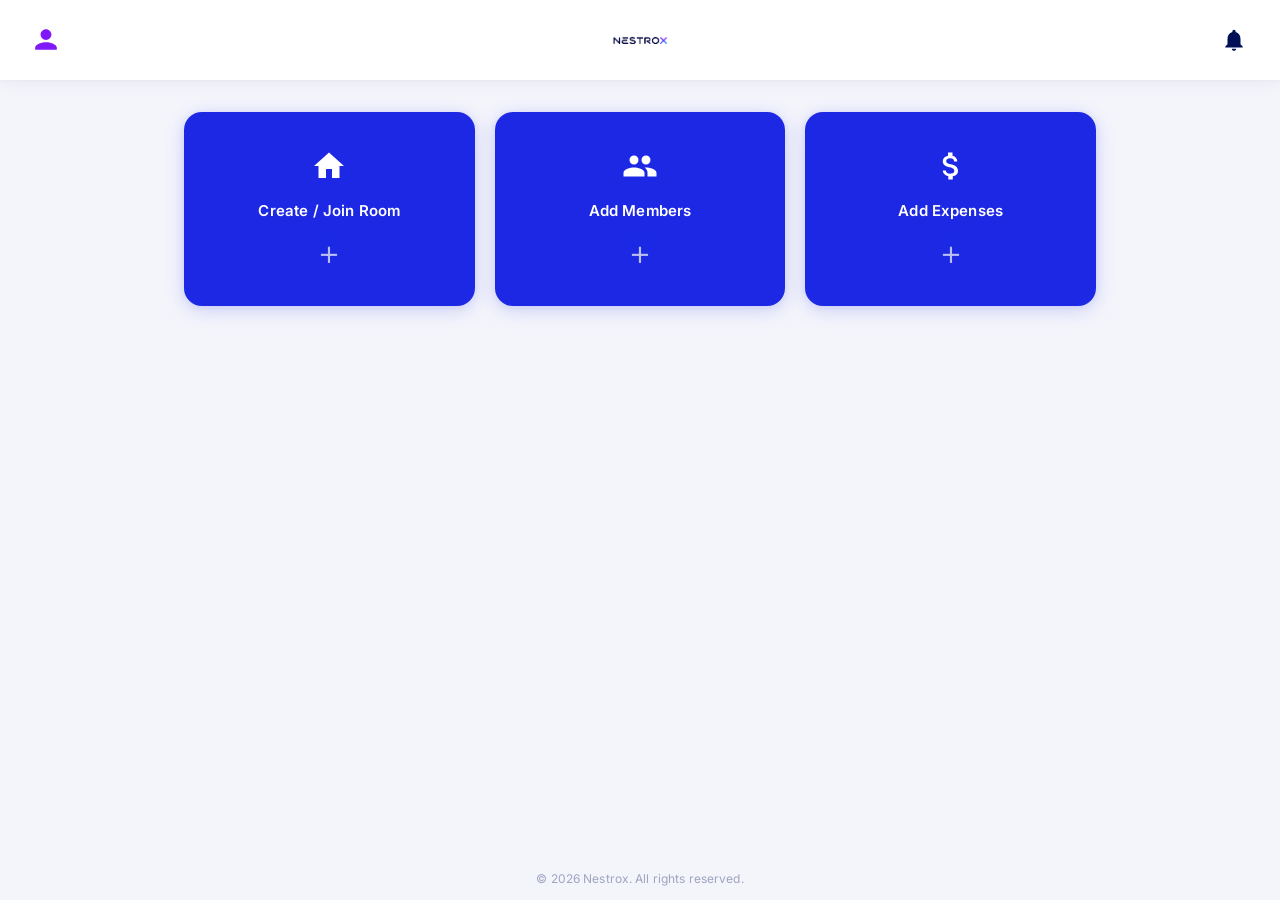
==== Nestrox Frontend/dashboard.html @ 974a414d "initial comit" ====
<!DOCTYPE html>
<html lang="en">
<head>
  <meta charset="UTF-8">
  <meta name="viewport" content="width=device-width, initial-scale=1.0">
  <meta name="description" content="Nestrox — Home Dashboard. Manage your rooms, members, and expenses.">
  <title>Nestrox — Dashboard</title>
  <link rel="icon" href="../Nestrox Logo & Brand/Nestrox_Logo_No_Bg.png" type="image/png">
  <link rel="stylesheet" href="dashboard.css">
  <link rel="preconnect" href="https://fonts.googleapis.com">
  <link rel="preconnect" href="https://fonts.gstatic.com" crossorigin>
  <link href="https://fonts.googleapis.com/css2?family=Inter:wght@400;500;600;700&display=swap" rel="stylesheet">
</head>
<body>

  <!-- ===== Overlay for sidebars ===== -->
  <div class="overlay" id="overlay"></div>

  <!-- ===== Top Navigation Bar ===== -->
  <nav class="topnav" id="topnav">
    <!-- Left: Profile Icon -->
    <button class="nav-btn nav-btn--profile" id="btn-profile" aria-label="Open profile sidebar">
      <svg viewBox="0 0 24 24"><path d="M12 12c2.7 0 5-2.3 5-5s-2.3-5-5-5-5 2.3-5 5 2.3 5 5 5zm0 2c-3.3 0-10 1.7-10 5v2h20v-2c0-3.3-6.7-5-10-5z"/></svg>
    </button>

    <!-- Center: Brand Image -->
    <div class="nav-brand">
      <img src="../Nestrox Logo & Brand/Nestrox_Brand_No_Bg.png" alt="Nestrox" class="nav-brand-img">
    </div>

    <!-- Right: Notification Bell -->
    <button class="nav-btn nav-btn--bell" id="btn-bell" aria-label="Open notifications">
      <svg viewBox="0 0 24 24"><path d="M12 22c1.1 0 2-.9 2-2h-4c0 1.1.9 2 2 2zm6-6v-5c0-3.1-1.6-5.6-4.5-6.3V4c0-.8-.7-1.5-1.5-1.5S10.5 3.2 10.5 4v.7C7.6 5.4 6 7.9 6 11v5l-2 2v1h16v-1l-2-2z"/></svg>
    </button>
  </nav>

  <!-- ===== Left Sidebar ===== -->
  <aside class="sidebar sidebar--left" id="sidebar-left">
    <div class="sidebar__header">
      <div class="sidebar__avatar">
        <svg viewBox="0 0 24 24"><path d="M12 12c2.7 0 5-2.3 5-5s-2.3-5-5-5-5 2.3-5 5 2.3 5 5 5zm0 2c-3.3 0-10 1.7-10 5v2h20v-2c0-3.3-6.7-5-10-5z"/></svg>
      </div>
      <p class="sidebar__greeting">Welcome!</p>
    </div>
    <nav class="sidebar__menu">
      <button class="sidebar__item" id="menu-profile">
        <svg viewBox="0 0 24 24"><path d="M12 12c2.7 0 5-2.3 5-5s-2.3-5-5-5-5 2.3-5 5 2.3 5 5 5zm0 2c-3.3 0-10 1.7-10 5v2h20v-2c0-3.3-6.7-5-10-5z"/></svg>
        <span>Profile</span>
      </button>
      <button class="sidebar__item" id="menu-room-settings">
        <svg viewBox="0 0 24 24"><path d="M19.14 12.94a7.07 7.07 0 0 0 .06-.94 7.07 7.07 0 0 0-.06-.94l2.03-1.58a.49.49 0 0 0 .12-.61l-1.92-3.32a.49.49 0 0 0-.59-.22l-2.39.96a7.04 7.04 0 0 0-1.62-.94l-.36-2.54a.48.48 0 0 0-.48-.41h-3.84a.48.48 0 0 0-.48.41l-.36 2.54a7.04 7.04 0 0 0-1.62.94l-2.39-.96a.49.49 0 0 0-.59.22L2.74 8.87a.48.48 0 0 0 .12.61l2.03 1.58a7.07 7.07 0 0 0-.06.94c0 .32.02.64.06.94l-2.03 1.58a.49.49 0 0 0-.12.61l1.92 3.32c.12.22.37.29.59.22l2.39-.96c.5.38 1.04.7 1.62.94l.36 2.54c.05.24.26.41.48.41h3.84c.24 0 .44-.17.48-.41l.36-2.54a7.04 7.04 0 0 0 1.62-.94l2.39.96c.22.08.47 0 .59-.22l1.92-3.32a.49.49 0 0 0-.12-.61l-2.03-1.58zM12 15.6A3.6 3.6 0 1 1 12 8.4a3.6 3.6 0 0 1 0 7.2z"/></svg>
        <span>Room Settings</span>
      </button>
      <button class="sidebar__item" id="menu-settlements">
        <svg viewBox="0 0 24 24"><path d="M11.8 10.9c-2.27-.59-3-1.2-3-2.15 0-1.09 1.01-1.85 2.7-1.85 1.78 0 2.44.85 2.5 2.1h2.21c-.07-1.72-1.12-3.3-3.21-3.81V3h-3v2.16c-1.94.42-3.5 1.68-3.5 3.61 0 2.31 1.91 3.46 4.7 4.13 2.5.6 3 1.48 3 2.41 0 .69-.49 1.79-2.7 1.79-2.06 0-2.87-.92-2.98-2.1H6.5c.12 2.19 1.76 3.42 3.68 3.83V21h3v-2.15c1.95-.37 3.5-1.5 3.5-3.55 0-2.84-2.43-3.81-4.88-4.4z"/></svg>
        <span>Settlements</span>
      </button>
      <button class="sidebar__item" id="menu-app-settings">
        <svg viewBox="0 0 24 24"><path d="M12 2C6.48 2 2 6.48 2 12s4.48 10 10 10 10-4.48 10-10S17.52 2 12 2zm-2 15-5-5 1.41-1.41L10 14.17l7.59-7.59L19 8l-9 9z"/></svg>
        <span>App Settings</span>
      </button>
      <button class="sidebar__item" id="menu-help">
        <svg viewBox="0 0 24 24"><path d="M12 2C6.48 2 2 6.48 2 12s4.48 10 10 10 10-4.48 10-10S17.52 2 12 2zm1 17h-2v-2h2v2zm2.07-7.75-.9.92C13.45 12.9 13 13.5 13 15h-2v-.5c0-1.1.45-2.1 1.17-2.83l1.24-1.26c.37-.36.59-.86.59-1.41 0-1.1-.9-2-2-2s-2 .9-2 2H8c0-2.21 1.79-4 4-4s4 1.79 4 4c0 .88-.36 1.68-.93 2.25z"/></svg>
        <span>Help & Support</span>
      </button>
      <div class="sidebar__divider"></div>
      <button class="sidebar__item sidebar__item--logout" id="menu-logout">
        <svg viewBox="0 0 24 24"><path d="M17 7l-1.41 1.41L18.17 11H8v2h10.17l-2.58 2.58L17 17l5-5zM4 5h8V3H4c-1.1 0-2 .9-2 2v14c0 1.1.9 2 2 2h8v-2H4V5z"/></svg>
        <span>Logout</span>
      </button>
    </nav>
  </aside>

  <!-- ===== Right Notification Panel ===== -->
  <aside class="sidebar sidebar--right" id="sidebar-right">
    <div class="sidebar__header sidebar__header--notif">
      <svg viewBox="0 0 24 24"><path d="M12 22c1.1 0 2-.9 2-2h-4c0 1.1.9 2 2 2zm6-6v-5c0-3.1-1.6-5.6-4.5-6.3V4c0-.8-.7-1.5-1.5-1.5S10.5 3.2 10.5 4v.7C7.6 5.4 6 7.9 6 11v5l-2 2v1h16v-1l-2-2z"/></svg>
      <p>Notifications</p>
    </div>
    <div class="notif-empty">
      <svg class="notif-empty__icon" viewBox="0 0 24 24"><path d="M12 22c1.1 0 2-.9 2-2h-4c0 1.1.9 2 2 2zm6-6v-5c0-3.1-1.6-5.6-4.5-6.3V4c0-.8-.7-1.5-1.5-1.5S10.5 3.2 10.5 4v.7C7.6 5.4 6 7.9 6 11v5l-2 2v1h16v-1l-2-2z"/></svg>
      <p class="notif-empty__text">No new notifications</p>
    </div>
  </aside>

  <!-- ===== Main Content ===== -->
  <main class="dashboard" id="dashboard">
    <section class="cards">
      <button class="card" id="card-room">
        <div class="card__icon">
          <svg viewBox="0 0 24 24"><path d="M10 20v-6h4v6h5v-8h3L12 3 2 12h3v8z"/></svg>
        </div>
        <h2 class="card__title">Create / Join Room</h2>
        <span class="card__plus">+</span>
      </button>

      <button class="card" id="card-members">
        <div class="card__icon">
          <svg viewBox="0 0 24 24"><path d="M16 11c1.66 0 2.99-1.34 2.99-3S17.66 5 16 5c-1.66 0-3 1.34-3 3s1.34 3 3 3zm-8 0c1.66 0 2.99-1.34 2.99-3S9.66 5 8 5C6.34 5 5 6.34 5 8s1.34 3 3 3zm0 2c-2.33 0-7 1.17-7 3.5V19h14v-2.5c0-2.33-4.67-3.5-7-3.5zm8 0c-.29 0-.62.02-.97.05 1.16.84 1.97 1.97 1.97 3.45V19h6v-2.5c0-2.33-4.67-3.5-7-3.5z"/></svg>
        </div>
        <h2 class="card__title">Add Members</h2>
        <span class="card__plus">+</span>
      </button>

      <button class="card" id="card-expenses">
        <div class="card__icon">
          <svg viewBox="0 0 24 24"><path d="M11.8 10.9c-2.27-.59-3-1.2-3-2.15 0-1.09 1.01-1.85 2.7-1.85 1.78 0 2.44.85 2.5 2.1h2.21c-.07-1.72-1.12-3.3-3.21-3.81V3h-3v2.16c-1.94.42-3.5 1.68-3.5 3.61 0 2.31 1.91 3.46 4.7 4.13 2.5.6 3 1.48 3 2.41 0 .69-.49 1.79-2.7 1.79-2.06 0-2.87-.92-2.98-2.1H6.5c.12 2.19 1.76 3.42 3.68 3.83V21h3v-2.15c1.95-.37 3.5-1.5 3.5-3.55 0-2.84-2.43-3.81-4.88-4.4z"/></svg>
        </div>
        <h2 class="card__title">Add Expenses</h2>
        <span class="card__plus">+</span>
      </button>
    </section>
  </main>

  <!-- ===== Footer ===== -->
  <footer class="dash-footer">
    <p>&copy; 2026 Nestrox. All rights reserved.</p>
  </footer>

  <script src="dashboard.js"></script>
</body>
</html>
---- Nestrox Frontend/dashboard.css ----
/* ============================================================
   Nestrox — Dashboard Styles
   Color Palette: white (#FFFFFF), #1c28e4, #010f55, #8118fa
   ============================================================ */

/* ---------- Reset & Base ---------- */
*, *::before, *::after {
  margin: 0;
  padding: 0;
  box-sizing: border-box;
}

:root {
  --white: #ffffff;
  --blue: #1c28e4;
  --navy: #010f55;
  --purple: #8118fa;
  --bg: #f4f5fb;
  --font: 'Inter', system-ui, -apple-system, sans-serif;
  --nav-h: 80px;
  --sidebar-w: 280px;
  --transition: 0.35s cubic-bezier(0.4, 0, 0.2, 1);
}

html {
  font-size: 16px;
  -webkit-font-smoothing: antialiased;
}

body {
  font-family: var(--font);
  background: var(--bg);
  color: var(--navy);
  min-height: 100vh;
  overflow-x: hidden;
}

/* ============================================================
   Top Navigation Bar
   ============================================================ */
.topnav {
  position: fixed;
  top: 0;
  left: 0;
  width: 100%;
  height: var(--nav-h);
  background: var(--white);
  display: flex;
  align-items: center;
  justify-content: space-between;
  padding: 0 24px;
  box-shadow: 0 2px 16px rgba(1, 15, 85, 0.06), 0 1px 4px rgba(1, 15, 85, 0.03);
  z-index: 500;
}

/* Nav Buttons */
.nav-btn {
  display: flex;
  align-items: center;
  justify-content: center;
  width: 44px;
  height: 44px;
  border: none;
  border-radius: 12px;
  background: transparent;
  cursor: pointer;
  transition: background var(--transition);
  flex-shrink: 0;
}

.nav-btn svg {
  width: 26px;
  height: 26px;
  transition: transform 0.2s ease;
}

.nav-btn:hover svg {
  transform: scale(1.1);
}

.nav-btn--profile svg {
  fill: var(--purple);
}

.nav-btn--profile:hover {
  background: rgba(129, 24, 250, 0.08);
}

.nav-btn--bell svg {
  fill: var(--navy);
}

.nav-btn--bell:hover {
  background: rgba(1, 15, 85, 0.06);
}

/* Brand Image */
.nav-brand {
  flex: 1;
  display: flex;
  align-items: center;
  justify-content: center;
  padding: 0 16px;
  min-width: 0;
}

.nav-brand-img {
  height: 56px;
  object-fit: contain;
  user-select: none;
  pointer-events: none;
}

/* ============================================================
   Overlay
   ============================================================ */
.overlay {
  position: fixed;
  inset: 0;
  background: rgba(1, 15, 85, 0.25);
  z-index: 600;
  opacity: 0;
  visibility: hidden;
  transition: opacity var(--transition), visibility var(--transition);
  backdrop-filter: blur(2px);
  -webkit-backdrop-filter: blur(2px);
}

.overlay.active {
  opacity: 1;
  visibility: visible;
}

/* ============================================================
   Sidebars (shared)
   ============================================================ */
.sidebar {
  position: fixed;
  top: 0;
  height: 100vh;
  width: var(--sidebar-w);
  z-index: 700;
  display: flex;
  flex-direction: column;
  transition: transform var(--transition);
  overflow-y: auto;
  scrollbar-width: thin;
}

/* ---------- Left Sidebar ---------- */
.sidebar--left {
  left: 0;
  transform: translateX(-100%);
  background: var(--purple);
}

.sidebar--left.open {
  transform: translateX(0);
}

/* ---------- Right Sidebar ---------- */
.sidebar--right {
  right: 0;
  transform: translateX(100%);
  background: var(--navy);
}

.sidebar--right.open {
  transform: translateX(0);
}

/* Sidebar Header */
.sidebar__header {
  display: flex;
  flex-direction: column;
  align-items: center;
  gap: 12px;
  padding: 40px 24px 28px;
  border-bottom: 1px solid rgba(255, 255, 255, 0.12);
}

.sidebar__header svg {
  width: 48px;
  height: 48px;
  fill: var(--white);
  opacity: 0.85;
}

.sidebar__avatar {
  width: 72px;
  height: 72px;
  border-radius: 50%;
  background: rgba(255, 255, 255, 0.15);
  display: flex;
  align-items: center;
  justify-content: center;
}

.sidebar__avatar svg {
  width: 38px;
  height: 38px;
  fill: var(--white);
  opacity: 1;
}

.sidebar__greeting {
  font-size: 1.125rem;
  font-weight: 600;
  color: var(--white);
  letter-spacing: 0.01em;
}

/* Notification header variant */
.sidebar__header--notif {
  flex-direction: row;
  gap: 10px;
  padding: 32px 24px 24px;
}

.sidebar__header--notif svg {
  width: 24px;
  height: 24px;
  opacity: 1;
}

.sidebar__header--notif p {
  font-size: 1rem;
  font-weight: 700;
  color: var(--white);
  letter-spacing: 0.02em;
}

/* Sidebar Menu */
.sidebar__menu {
  display: flex;
  flex-direction: column;
  padding: 16px 14px;
  gap: 4px;
  flex: 1;
}

.sidebar__item {
  display: flex;
  align-items: center;
  gap: 14px;
  padding: 14px 18px;
  border: none;
  border-radius: 12px;
  background: transparent;
  cursor: pointer;
  font-family: var(--font);
  font-size: 0.9375rem;
  font-weight: 500;
  color: var(--white);
  transition: background var(--transition);
  text-align: left;
  width: 100%;
}

.sidebar__item svg {
  width: 22px;
  height: 22px;
  fill: var(--white);
  flex-shrink: 0;
  opacity: 0.85;
}

.sidebar__item:hover {
  background: rgba(255, 255, 255, 0.15);
}

.sidebar__item:active {
  background: rgba(255, 255, 255, 0.22);
}

.sidebar__divider {
  height: 1px;
  background: rgba(255, 255, 255, 0.12);
  margin: 8px 18px;
}

.sidebar__item--logout {
  margin-top: auto;
}

/* ---------- Notification Empty State ---------- */
.notif-empty {
  flex: 1;
  display: flex;
  flex-direction: column;
  align-items: center;
  justify-content: center;
  gap: 16px;
  padding: 40px 24px;
}

.notif-empty__icon {
  width: 56px;
  height: 56px;
  fill: var(--white);
  opacity: 0.18;
}

.notif-empty__text {
  font-size: 0.9375rem;
  font-weight: 500;
  color: var(--white);
  opacity: 0.55;
  text-align: center;
}

/* ============================================================
   Dashboard Main Content
   ============================================================ */
.dashboard {
  padding-top: calc(var(--nav-h) + 32px);
  padding-bottom: 80px;
  min-height: 100vh;
}

/* ---------- Quick-Action Cards ---------- */
.cards {
  display: grid;
  grid-template-columns: repeat(3, 1fr);
  gap: 20px;
  padding: 0 24px;
  max-width: 960px;
  margin: 0 auto;
  animation: fadeUp 0.5s ease-out;
}

.card {
  display: flex;
  flex-direction: column;
  align-items: center;
  justify-content: center;
  gap: 14px;
  padding: 36px 20px;
  background: var(--blue);
  border: none;
  border-radius: 18px;
  cursor: pointer;
  box-shadow: 0 4px 20px rgba(28, 40, 228, 0.18), 0 1px 6px rgba(28, 40, 228, 0.08);
  transition: transform 0.25s ease, box-shadow 0.25s ease;
  position: relative;
  overflow: hidden;
  font-family: var(--font);
}

.card::before {
  content: '';
  position: absolute;
  inset: 0;
  background: linear-gradient(135deg, rgba(129, 24, 250, 0.25), transparent 60%);
  opacity: 0;
  transition: opacity 0.35s ease;
}

.card:hover {
  transform: translateY(-4px);
  box-shadow: 0 8px 32px rgba(28, 40, 228, 0.28), 0 2px 10px rgba(28, 40, 228, 0.12);
}

.card:hover::before {
  opacity: 1;
}

.card:active {
  transform: translateY(-1px);
  box-shadow: 0 4px 16px rgba(28, 40, 228, 0.2);
}

.card__icon {
  position: relative;
  z-index: 1;
}

.card__icon svg {
  width: 36px;
  height: 36px;
  fill: var(--white);
}

.card__title {
  position: relative;
  z-index: 1;
  font-size: 0.9375rem;
  font-weight: 600;
  color: var(--white);
  text-align: center;
  letter-spacing: 0.01em;
}

.card__plus {
  position: relative;
  z-index: 1;
  font-size: 2.25rem;
  font-weight: 300;
  color: var(--white);
  line-height: 1;
  opacity: 0.7;
  transition: opacity 0.25s ease, transform 0.25s ease;
}

.card:hover .card__plus {
  opacity: 1;
  transform: scale(1.15);
}

/* ---------- Footer ---------- */
.dash-footer {
  position: fixed;
  bottom: 0;
  left: 0;
  width: 100%;
  padding: 14px 24px;
  text-align: center;
  background: var(--bg);
}

.dash-footer p {
  font-size: 0.75rem;
  color: rgba(1, 15, 85, 0.35);
  letter-spacing: 0.01em;
}

/* ============================================================
   Animations
   ============================================================ */
@keyframes fadeUp {
  from { opacity: 0; transform: translateY(20px); }
  to   { opacity: 1; transform: translateY(0); }
}

/* ============================================================
   Responsive
   ============================================================ */

/* Tablet */
@media (max-width: 768px) {
  :root {
    --nav-h: 72px;
    --sidebar-w: 270px;
  }

  .topnav {
    padding: 0 18px;
  }

  .nav-brand-img {
    height: 46px;
  }

  .nav-btn svg {
    width: 24px;
    height: 24px;
  }

  .cards {
    grid-template-columns: repeat(3, 1fr);
    gap: 14px;
    padding: 0 18px;
  }

  .card {
    padding: 28px 16px;
    border-radius: 16px;
  }

  .card__icon svg {
    width: 30px;
    height: 30px;
  }

  .card__title {
    font-size: 0.8125rem;
  }

  .card__plus {
    font-size: 1.75rem;
  }
}

/* Mobile */
@media (max-width: 600px) {
  :root {
    --sidebar-w: 260px;
  }

  .topnav {
    padding: 0 14px;
  }

  .nav-brand-img {
    height: 40px;
  }

  .cards {
    grid-template-columns: 1fr;
    gap: 14px;
    padding: 0 16px;
    max-width: 400px;
  }

  .card {
    flex-direction: row;
    justify-content: flex-start;
    gap: 16px;
    padding: 22px 20px;
    border-radius: 14px;
  }

  .card__icon svg {
    width: 28px;
    height: 28px;
  }

  .card__title {
    flex: 1;
    text-align: left;
    font-size: 0.9375rem;
  }

  .card__plus {
    font-size: 1.75rem;
    opacity: 0.5;
  }

  .sidebar__header {
    padding: 32px 20px 22px;
  }

  .sidebar__avatar {
    width: 60px;
    height: 60px;
  }

  .sidebar__avatar svg {
    width: 32px;
    height: 32px;
  }

  .sidebar__greeting {
    font-size: 1rem;
  }

  .sidebar__item {
    padding: 12px 16px;
    font-size: 0.875rem;
  }
}

/* Small mobile */
@media (max-width: 360px) {
  :root {
    --sidebar-w: 240px;
  }

  .nav-brand-img {
    height: 34px;
  }

  .cards {
    padding: 0 12px;
  }

  .card {
    padding: 18px 16px;
  }
}
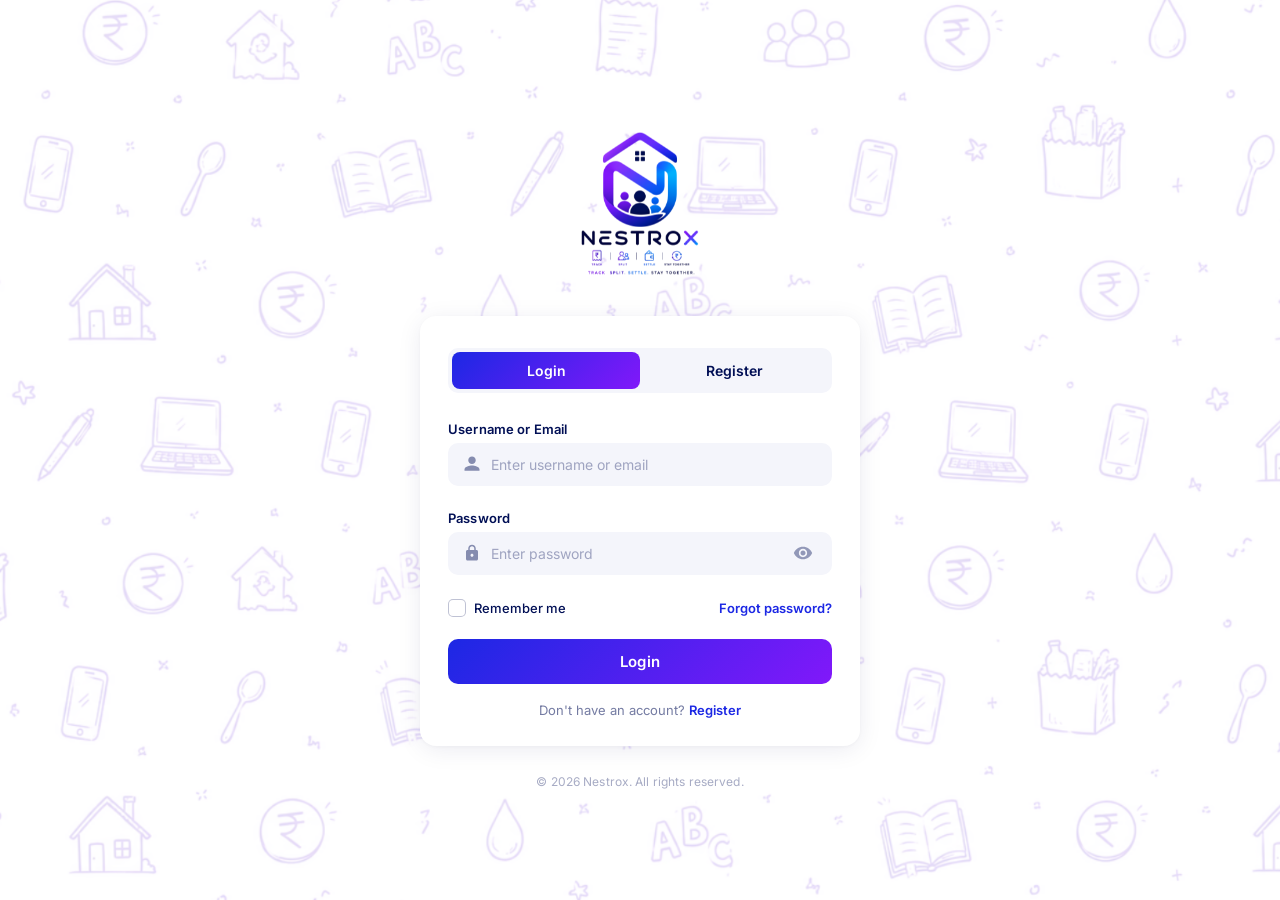
==== commit 114f931f: "Added Roomcode Option" ====
--- a/Nestrox Frontend/dashboard.html
+++ b/Nestrox Frontend/dashboard.html
@@ -47,16 +47,13 @@
         <svg viewBox="0 0 24 24"><path d="M12 12c2.7 0 5-2.3 5-5s-2.3-5-5-5-5 2.3-5 5 2.3 5 5 5zm0 2c-3.3 0-10 1.7-10 5v2h20v-2c0-3.3-6.7-5-10-5z"/></svg>
         <span>Profile</span>
       </button>
-      <button class="sidebar__item" id="menu-room-settings">
-        <svg viewBox="0 0 24 24"><path d="M19.14 12.94a7.07 7.07 0 0 0 .06-.94 7.07 7.07 0 0 0-.06-.94l2.03-1.58a.49.49 0 0 0 .12-.61l-1.92-3.32a.49.49 0 0 0-.59-.22l-2.39.96a7.04 7.04 0 0 0-1.62-.94l-.36-2.54a.48.48 0 0 0-.48-.41h-3.84a.48.48 0 0 0-.48.41l-.36 2.54a7.04 7.04 0 0 0-1.62.94l-2.39-.96a.49.49 0 0 0-.59.22L2.74 8.87a.48.48 0 0 0 .12.61l2.03 1.58a7.07 7.07 0 0 0-.06.94c0 .32.02.64.06.94l-2.03 1.58a.49.49 0 0 0-.12.61l1.92 3.32c.12.22.37.29.59.22l2.39-.96c.5.38 1.04.7 1.62.94l.36 2.54c.05.24.26.41.48.41h3.84c.24 0 .44-.17.48-.41l.36-2.54a7.04 7.04 0 0 0 1.62-.94l2.39.96c.22.08.47 0 .59-.22l1.92-3.32a.49.49 0 0 0-.12-.61l-2.03-1.58zM12 15.6A3.6 3.6 0 1 1 12 8.4a3.6 3.6 0 0 1 0 7.2z"/></svg>
-        <span>Room Settings</span>
-      </button>
+
       <button class="sidebar__item" id="menu-settlements">
         <svg viewBox="0 0 24 24"><path d="M11.8 10.9c-2.27-.59-3-1.2-3-2.15 0-1.09 1.01-1.85 2.7-1.85 1.78 0 2.44.85 2.5 2.1h2.21c-.07-1.72-1.12-3.3-3.21-3.81V3h-3v2.16c-1.94.42-3.5 1.68-3.5 3.61 0 2.31 1.91 3.46 4.7 4.13 2.5.6 3 1.48 3 2.41 0 .69-.49 1.79-2.7 1.79-2.06 0-2.87-.92-2.98-2.1H6.5c.12 2.19 1.76 3.42 3.68 3.83V21h3v-2.15c1.95-.37 3.5-1.5 3.5-3.55 0-2.84-2.43-3.81-4.88-4.4z"/></svg>
         <span>Settlements</span>
       </button>
       <button class="sidebar__item" id="menu-app-settings">
-        <svg viewBox="0 0 24 24"><path d="M12 2C6.48 2 2 6.48 2 12s4.48 10 10 10 10-4.48 10-10S17.52 2 12 2zm-2 15-5-5 1.41-1.41L10 14.17l7.59-7.59L19 8l-9 9z"/></svg>
+        <svg viewBox="0 0 24 24"><path d="M19.14 12.94a7.07 7.07 0 0 0 .06-.94 7.07 7.07 0 0 0-.06-.94l2.03-1.58a.49.49 0 0 0 .12-.61l-1.92-3.32a.49.49 0 0 0-.59-.22l-2.39.96a7.04 7.04 0 0 0-1.62-.94l-.36-2.54a.48.48 0 0 0-.48-.41h-3.84a.48.48 0 0 0-.48.41l-.36 2.54a7.04 7.04 0 0 0-1.62.94l-2.39-.96a.49.49 0 0 0-.59.22L2.74 8.87a.48.48 0 0 0 .12.61l2.03 1.58a7.07 7.07 0 0 0-.06.94c0 .32.02.64.06.94l-2.03 1.58a.49.49 0 0 0-.12.61l1.92 3.32c.12.22.37.29.59.22l2.39-.96c.5.38 1.04.7 1.62.94l.36 2.54c.05.24.26.41.48.41h3.84c.24 0 .44-.17.48-.41l.36-2.54a7.04 7.04 0 0 0 1.62-.94l2.39.96c.22.08.47 0 .59-.22l1.92-3.32a.49.49 0 0 0-.12-.61l-2.03-1.58zM12 15.6A3.6 3.6 0 1 1 12 8.4a3.6 3.6 0 0 1 0 7.2z"/></svg>
         <span>App Settings</span>
       </button>
       <button class="sidebar__item" id="menu-help">
@@ -94,21 +91,27 @@
         <span class="card__plus">+</span>
       </button>
 
-      <button class="card" id="card-members">
-        <div class="card__icon">
-          <svg viewBox="0 0 24 24"><path d="M16 11c1.66 0 2.99-1.34 2.99-3S17.66 5 16 5c-1.66 0-3 1.34-3 3s1.34 3 3 3zm-8 0c1.66 0 2.99-1.34 2.99-3S9.66 5 8 5C6.34 5 5 6.34 5 8s1.34 3 3 3zm0 2c-2.33 0-7 1.17-7 3.5V19h14v-2.5c0-2.33-4.67-3.5-7-3.5zm8 0c-.29 0-.62.02-.97.05 1.16.84 1.97 1.97 1.97 3.45V19h6v-2.5c0-2.33-4.67-3.5-7-3.5z"/></svg>
-        </div>
-        <h2 class="card__title">Add Members</h2>
-        <span class="card__plus">+</span>
-      </button>
+      <div class="card-wrap">
+        <button class="card" id="card-members">
+          <div class="card__icon">
+            <svg viewBox="0 0 24 24"><path d="M16 11c1.66 0 2.99-1.34 2.99-3S17.66 5 16 5c-1.66 0-3 1.34-3 3s1.34 3 3 3zm-8 0c1.66 0 2.99-1.34 2.99-3S9.66 5 8 5C6.34 5 5 6.34 5 8s1.34 3 3 3zm0 2c-2.33 0-7 1.17-7 3.5V19h14v-2.5c0-2.33-4.67-3.5-7-3.5zm8 0c-.29 0-.62.02-.97.05 1.16.84 1.97 1.97 1.97 3.45V19h6v-2.5c0-2.33-4.67-3.5-7-3.5z"/></svg>
+          </div>
+          <h2 class="card__title">Add Members</h2>
+          <span class="card__plus">+</span>
+        </button>
+        <p class="card-hint" id="hint-members" aria-live="polite">Create or join a room first</p>
+      </div>
 
-      <button class="card" id="card-expenses">
-        <div class="card__icon">
-          <svg viewBox="0 0 24 24"><path d="M11.8 10.9c-2.27-.59-3-1.2-3-2.15 0-1.09 1.01-1.85 2.7-1.85 1.78 0 2.44.85 2.5 2.1h2.21c-.07-1.72-1.12-3.3-3.21-3.81V3h-3v2.16c-1.94.42-3.5 1.68-3.5 3.61 0 2.31 1.91 3.46 4.7 4.13 2.5.6 3 1.48 3 2.41 0 .69-.49 1.79-2.7 1.79-2.06 0-2.87-.92-2.98-2.1H6.5c.12 2.19 1.76 3.42 3.68 3.83V21h3v-2.15c1.95-.37 3.5-1.5 3.5-3.55 0-2.84-2.43-3.81-4.88-4.4z"/></svg>
-        </div>
-        <h2 class="card__title">Add Expenses</h2>
-        <span class="card__plus">+</span>
-      </button>
+      <div class="card-wrap">
+        <button class="card" id="card-expenses">
+          <div class="card__icon">
+            <svg viewBox="0 0 24 24"><path d="M11.8 10.9c-2.27-.59-3-1.2-3-2.15 0-1.09 1.01-1.85 2.7-1.85 1.78 0 2.44.85 2.5 2.1h2.21c-.07-1.72-1.12-3.3-3.21-3.81V3h-3v2.16c-1.94.42-3.5 1.68-3.5 3.61 0 2.31 1.91 3.46 4.7 4.13 2.5.6 3 1.48 3 2.41 0 .69-.49 1.79-2.7 1.79-2.06 0-2.87-.92-2.98-2.1H6.5c.12 2.19 1.76 3.42 3.68 3.83V21h3v-2.15c1.95-.37 3.5-1.5 3.5-3.55 0-2.84-2.43-3.81-4.88-4.4z"/></svg>
+          </div>
+          <h2 class="card__title">Add Expenses</h2>
+          <span class="card__plus">+</span>
+        </button>
+        <p class="card-hint" id="hint-expenses" aria-live="polite">Create or join a room first</p>
+      </div>
     </section>
   </main>
 
@@ -117,6 +120,62 @@
     <p>&copy; 2026 Nestrox. All rights reserved.</p>
   </footer>
 
+  <!-- ===== Room Options Modal ===== -->
+  <div class="room-modal-backdrop" id="room-modal-backdrop" role="dialog" aria-modal="true" aria-labelledby="room-modal-title">
+    <div class="room-modal" id="room-modal">
+      <button class="room-modal__close" id="room-modal-close" aria-label="Close">
+        <svg viewBox="0 0 24 24"><path d="M19 6.41L17.59 5 12 10.59 6.41 5 5 6.41 10.59 12 5 17.59 6.41 19 12 13.41 17.59 19 19 17.59 13.41 12z"/></svg>
+      </button>
+
+      <!-- View 1: Options -->
+      <div class="room-modal__view" id="room-view-options">
+        <h2 class="room-modal__title" id="room-modal-title">Room Options</h2>
+        <p class="room-modal__subtitle">What would you like to do?</p>
+        <div class="room-modal__actions">
+          <button class="room-action-btn" id="btn-create-room">
+            <svg viewBox="0 0 24 24"><path d="M19 13h-6v6h-2v-6H5v-2h6V5h2v6h6v2z"/></svg>
+            <span>Create a Room</span>
+          </button>
+          <button class="room-action-btn" id="btn-join-room">
+            <svg viewBox="0 0 24 24"><path d="M16 11c1.66 0 2.99-1.34 2.99-3S17.66 5 16 5c-1.66 0-3 1.34-3 3s1.34 3 3 3zm-8 0c1.66 0 2.99-1.34 2.99-3S9.66 5 8 5C6.34 5 5 6.34 5 8s1.34 3 3 3zm0 2c-2.33 0-7 1.17-7 3.5V19h14v-2.5c0-2.33-4.67-3.5-7-3.5zm8 0c-.29 0-.62.02-.97.05 1.16.84 1.97 1.97 1.97 3.45V19h6v-2.5c0-2.33-4.67-3.5-7-3.5z"/></svg>
+            <span>Join a Room</span>
+          </button>
+        </div>
+      </div>
+
+      <!-- View 2: Join Room (room code input) -->
+      <div class="room-modal__view room-modal__view--hidden" id="room-view-join" aria-labelledby="join-view-title">
+        <button class="room-modal__back" id="btn-back-to-options" aria-label="Back to options">
+          <svg viewBox="0 0 24 24"><path d="M20 11H7.83l5.59-5.59L12 4l-8 8 8 8 1.41-1.41L7.83 13H20v-2z"/></svg>
+          <span>Back</span>
+        </button>
+        <div class="join-room-icon">
+          <svg viewBox="0 0 24 24"><path d="M16 11c1.66 0 2.99-1.34 2.99-3S17.66 5 16 5c-1.66 0-3 1.34-3 3s1.34 3 3 3zm-8 0c1.66 0 2.99-1.34 2.99-3S9.66 5 8 5C6.34 5 5 6.34 5 8s1.34 3 3 3zm0 2c-2.33 0-7 1.17-7 3.5V19h14v-2.5c0-2.33-4.67-3.5-7-3.5zm8 0c-.29 0-.62.02-.97.05 1.16.84 1.97 1.97 1.97 3.45V19h6v-2.5c0-2.33-4.67-3.5-7-3.5z"/></svg>
+        </div>
+        <h2 class="room-modal__title" id="join-view-title">Join a Room</h2>
+        <p class="room-modal__subtitle">Enter the 6-digit room code below</p>
+        <div class="join-room-input-wrap">
+          <input
+            type="text"
+            id="room-code-input"
+            class="join-room-input"
+            placeholder="Enter Room Code"
+            maxlength="6"
+            inputmode="text"
+            pattern="[A-Z0-9]{6}"
+            autocomplete="off"
+            aria-label="6-character alphanumeric room code"
+          />
+          <p class="join-room-error" id="join-room-error" aria-live="polite"></p>
+        </div>
+        <button class="room-action-btn room-action-btn--join" id="btn-confirm-join">
+          <svg viewBox="0 0 24 24"><path d="M9 16.17L4.83 12l-1.42 1.41L9 19 21 7l-1.41-1.41z"/></svg>
+          <span>Join Room</span>
+        </button>
+      </div>
+    </div>
+  </div>
+
   <script src="dashboard.js"></script>
 </body>
 </html>
--- a/Nestrox Frontend/dashboard.css
+++ b/Nestrox Frontend/dashboard.css
@@ -29,7 +29,11 @@
 
 body {
   font-family: var(--font);
-  background: var(--bg);
+  background-image: url('../Nestrox Logo & Brand/Background.png');
+  background-size: cover;
+  background-position: center;
+  background-repeat: no-repeat;
+  background-attachment: fixed;
   color: var(--navy);
   min-height: 100vh;
   overflow-x: hidden;
@@ -53,6 +57,7 @@
   z-index: 500;
 }
 
+
 /* Nav Buttons */
 .nav-btn {
   display: flex;
@@ -61,16 +66,16 @@
   width: 44px;
   height: 44px;
   border: none;
-  border-radius: 12px;
+  border-radius: 50%;
   background: transparent;
   cursor: pointer;
-  transition: background var(--transition);
+  transition: background 0.2s ease, transform 0.18s ease, box-shadow 0.2s ease;
   flex-shrink: 0;
 }
 
 .nav-btn svg {
-  width: 26px;
-  height: 26px;
+  width: 24px;
+  height: 24px;
   transition: transform 0.2s ease;
 }
 
@@ -78,21 +83,38 @@
   transform: scale(1.1);
 }
 
+/* Profile button — purple circle */
+.nav-btn--profile {
+  background: #8118fa;
+  box-shadow: 0 4px 14px rgba(129, 24, 250, 0.35);
+}
+
 .nav-btn--profile svg {
-  fill: var(--purple);
+  fill: #ffffff;
 }
 
 .nav-btn--profile:hover {
-  background: rgba(129, 24, 250, 0.08);
+  background: #6e0fe0;
+  box-shadow: 0 6px 20px rgba(129, 24, 250, 0.50);
+  transform: scale(1.07);
+}
+
+/* Bell button — navy circle */
+.nav-btn--bell {
+  background: #010f55;
+  box-shadow: 0 4px 14px rgba(1, 15, 85, 0.35);
 }
 
 .nav-btn--bell svg {
-  fill: var(--navy);
+  fill: #ffffff;
 }
 
 .nav-btn--bell:hover {
-  background: rgba(1, 15, 85, 0.06);
-}
+  background: #021580;
+  box-shadow: 0 6px 20px rgba(1, 15, 85, 0.50);
+  transform: scale(1.07);
+}
+
 
 /* Brand Image */
 .nav-brand {
@@ -105,10 +127,17 @@
 }
 
 .nav-brand-img {
-  height: 56px;
+  height: 158px;
   object-fit: contain;
   user-select: none;
   pointer-events: none;
+  filter: drop-shadow(0 0 14px rgba(93, 115, 255, 0.65)) drop-shadow(0 4px 12px rgba(93, 115, 255, 0.45));
+  transition: filter 0.3s ease, transform 0.3s ease;
+}
+
+.nav-brand:hover .nav-brand-img {
+  filter: drop-shadow(0 0 26px rgba(93, 115, 255, 0.95)) drop-shadow(0 6px 20px rgba(93, 115, 255, 0.65));
+  transform: scale(1.05);
 }
 
 /* ============================================================
@@ -329,6 +358,53 @@
   animation: fadeUp 0.5s ease-out;
 }
 
+/* Wrapper keeps card + hint stacked without breaking the grid */
+.card-wrap {
+  display: flex;
+  flex-direction: column;
+  align-items: center;
+  gap: 0;
+}
+
+.card-wrap .card {
+  width: 100%;
+}
+
+/* Hint message */
+.card-hint {
+  margin: 0;
+  font-size: 0.8125rem;
+  font-weight: 600;
+  color: #e0262a;
+  text-align: center;
+  display: flex;
+  align-items: center;
+  justify-content: center;
+  gap: 5px;
+  max-height: 0;
+  overflow: hidden;
+  opacity: 0;
+  transition: max-height 0.3s ease, opacity 0.3s ease, margin 0.3s ease;
+  pointer-events: none;
+}
+
+.card-hint::before {
+  content: '';
+  display: inline-block;
+  width: 7px;
+  height: 7px;
+  border-radius: 50%;
+  background: #e0262a;
+  flex-shrink: 0;
+}
+
+.card-hint.visible {
+  max-height: 40px;
+  opacity: 1;
+  margin-top: 10px;
+  pointer-events: auto;
+}
+
 .card {
   display: flex;
   flex-direction: column;
@@ -448,7 +524,7 @@
   }
 
   .nav-brand-img {
-    height: 46px;
+    height: 130px;
   }
 
   .nav-btn svg {
@@ -492,7 +568,7 @@
   }
 
   .nav-brand-img {
-    height: 40px;
+    height: 116px;
   }
 
   .cards {
@@ -557,7 +633,7 @@
   }
 
   .nav-brand-img {
-    height: 34px;
+    height: 98px;
   }
 
   .cards {
@@ -568,3 +644,313 @@
     padding: 18px 16px;
   }
 }
+
+/* ============================================================
+   Room Options Modal
+   ============================================================ */
+.room-modal-backdrop {
+  position: fixed;
+  inset: 0;
+  background: rgba(1, 15, 85, 0.45);
+  backdrop-filter: blur(6px);
+  -webkit-backdrop-filter: blur(6px);
+  z-index: 900;
+  display: flex;
+  align-items: center;
+  justify-content: center;
+  opacity: 0;
+  visibility: hidden;
+  transition: opacity 0.28s ease, visibility 0.28s ease;
+}
+
+.room-modal-backdrop.open {
+  opacity: 1;
+  visibility: visible;
+}
+
+.room-modal {
+  position: relative;
+  background: rgba(255, 255, 255, 0.97);
+  border-radius: 20px;
+  padding: 40px 36px 36px;
+  width: 100%;
+  max-width: 380px;
+  box-shadow: 0 24px 64px rgba(1, 15, 85, 0.28), 0 4px 16px rgba(1, 15, 85, 0.12);
+  transform: translateY(24px) scale(0.97);
+  transition: transform 0.28s cubic-bezier(0.34, 1.56, 0.64, 1);
+  display: flex;
+  flex-direction: column;
+  align-items: center;
+  gap: 6px;
+}
+
+.room-modal-backdrop.open .room-modal {
+  transform: translateY(0) scale(1);
+}
+
+.room-modal__close {
+  position: absolute;
+  top: 14px;
+  right: 14px;
+  background: none;
+  border: none;
+  cursor: pointer;
+  padding: 6px;
+  border-radius: 50%;
+  display: flex;
+  align-items: center;
+  justify-content: center;
+  transition: background 0.2s;
+  color: #010f55;
+}
+
+.room-modal__close:hover {
+  background: rgba(1, 15, 85, 0.08);
+}
+
+.room-modal__close svg {
+  width: 20px;
+  height: 20px;
+  fill: currentColor;
+}
+
+.room-modal__title {
+  font-size: 1.35rem;
+  font-weight: 700;
+  color: #010f55;
+  margin: 0;
+  letter-spacing: -0.3px;
+}
+
+.room-modal__subtitle {
+  font-size: 0.875rem;
+  color: rgba(1, 15, 85, 0.55);
+  margin: 0 0 12px;
+}
+
+.room-modal__actions {
+  display: flex;
+  flex-direction: column;
+  gap: 14px;
+  width: 100%;
+}
+
+.room-action-btn {
+  display: flex;
+  align-items: center;
+  gap: 14px;
+  width: 100%;
+  padding: 16px 22px;
+  background: #010f55;
+  color: #ffffff;
+  border: none;
+  border-radius: 12px;
+  font-family: var(--font);
+  font-size: 1rem;
+  font-weight: 600;
+  cursor: pointer;
+  letter-spacing: 0.2px;
+  transition: background 0.2s ease, transform 0.18s ease, box-shadow 0.2s ease;
+  box-shadow: 0 4px 16px rgba(1, 15, 85, 0.28);
+}
+
+.room-action-btn svg {
+  width: 22px;
+  height: 22px;
+  fill: #ffffff;
+  flex-shrink: 0;
+}
+
+.room-action-btn:hover {
+  background: #0a1f80;
+  transform: translateY(-2px);
+  box-shadow: 0 8px 24px rgba(1, 15, 85, 0.38);
+}
+
+.room-action-btn:active {
+  transform: translateY(0);
+  box-shadow: 0 2px 8px rgba(1, 15, 85, 0.2);
+}
+
+/* ============================================================
+   Room Modal — View Switching (Options ↔ Join)
+   ============================================================ */
+
+/* Each "screen" inside the modal */
+.room-modal__view {
+  display: flex;
+  flex-direction: column;
+  align-items: center;
+  gap: 6px;
+  width: 100%;
+  /* slide-in animation */
+  animation: viewSlideIn 0.28s cubic-bezier(0.34, 1.56, 0.64, 1) both;
+}
+
+.room-modal__view--hidden {
+  display: none;
+}
+
+@keyframes viewSlideIn {
+  from { opacity: 0; transform: translateX(18px); }
+  to   { opacity: 1; transform: translateX(0); }
+}
+
+/* ---- Back button ---- */
+.room-modal__back {
+  align-self: flex-start;
+  display: flex;
+  align-items: center;
+  gap: 6px;
+  background: none;
+  border: none;
+  cursor: pointer;
+  font-family: var(--font);
+  font-size: 0.875rem;
+  font-weight: 600;
+  color: rgba(1, 15, 85, 0.55);
+  padding: 4px 0;
+  margin-bottom: 8px;
+  transition: color 0.18s ease, transform 0.18s ease;
+}
+
+.room-modal__back svg {
+  width: 18px;
+  height: 18px;
+  fill: currentColor;
+  transition: transform 0.18s ease;
+}
+
+.room-modal__back:hover {
+  color: #8118fa;
+  transform: translateX(-2px);
+}
+
+.room-modal__back:hover svg {
+  transform: translateX(-3px);
+}
+
+/* ---- Decorative icon above title in Join view ---- */
+.join-room-icon {
+  width: 60px;
+  height: 60px;
+  border-radius: 50%;
+  background: linear-gradient(135deg, #8118fa 0%, #1c28e4 100%);
+  display: flex;
+  align-items: center;
+  justify-content: center;
+  margin: 4px 0 8px;
+  box-shadow: 0 6px 20px rgba(129, 24, 250, 0.35);
+}
+
+.join-room-icon svg {
+  width: 28px;
+  height: 28px;
+  fill: #ffffff;
+}
+
+/* ---- Input wrapper ---- */
+.join-room-input-wrap {
+  width: 100%;
+  display: flex;
+  flex-direction: column;
+  align-items: center;
+  gap: 6px;
+  margin: 10px 0 4px;
+}
+
+/* ---- Room code input field ---- */
+.join-room-input {
+  width: 100%;
+  padding: 14px 18px;
+  background: #ffffff;
+  border: 2px solid #8118fa;
+  border-radius: 12px;
+  font-family: var(--font);
+  font-size: 1.125rem;
+  font-weight: 600;
+  letter-spacing: 0.25em;
+  color: #010f55;
+  text-align: center;
+  outline: none;
+  transition: border-color 0.2s ease, box-shadow 0.2s ease, background 0.2s ease;
+  box-shadow: 0 2px 10px rgba(129, 24, 250, 0.1);
+  caret-color: #8118fa;
+}
+
+.join-room-input::placeholder {
+  color: #b0b0b8;
+  letter-spacing: 0.04em;
+  font-weight: 400;
+  font-size: 0.9375rem;
+}
+
+.join-room-input:focus {
+  border-color: #8118fa;
+  box-shadow: 0 0 0 4px rgba(129, 24, 250, 0.14), 0 2px 10px rgba(129, 24, 250, 0.14);
+  background: #ffffff;
+}
+
+.join-room-input:focus::placeholder {
+  opacity: 0.5;
+}
+
+/* invalid state */
+.join-room-input.input--invalid {
+  border-color: #e0262a;
+  box-shadow: 0 0 0 3px rgba(224, 38, 42, 0.13);
+  animation: shake 0.32s ease;
+}
+
+@keyframes shake {
+  0%, 100% { transform: translateX(0); }
+  25%       { transform: translateX(-5px); }
+  75%       { transform: translateX(5px); }
+}
+
+/* ---- Inline error message ---- */
+.join-room-error {
+  font-size: 0.8rem;
+  font-weight: 600;
+  color: #e0262a;
+  min-height: 18px;
+  text-align: center;
+  opacity: 0;
+  transition: opacity 0.2s ease;
+}
+
+.join-room-error.visible {
+  opacity: 1;
+}
+
+/* ---- Join confirm button (purple accent variant) ---- */
+.room-action-btn--join {
+  background: linear-gradient(135deg, #8118fa 0%, #6010d8 100%);
+  box-shadow: 0 4px 18px rgba(129, 24, 250, 0.35);
+  margin-top: 6px;
+}
+
+.room-action-btn--join:hover {
+  background: linear-gradient(135deg, #9130ff 0%, #6e0fe0 100%);
+  box-shadow: 0 8px 28px rgba(129, 24, 250, 0.48);
+  transform: translateY(-2px);
+}
+
+.room-action-btn--join:active {
+  transform: translateY(0);
+  box-shadow: 0 2px 10px rgba(129, 24, 250, 0.25);
+}
+
+/* Responsive */
+@media (max-width: 480px) {
+  .room-modal {
+    max-width: calc(100% - 32px);
+    padding: 32px 22px 28px;
+  }
+
+  .join-room-input {
+    font-size: 1rem;
+    padding: 13px 16px;
+  }
+}
+
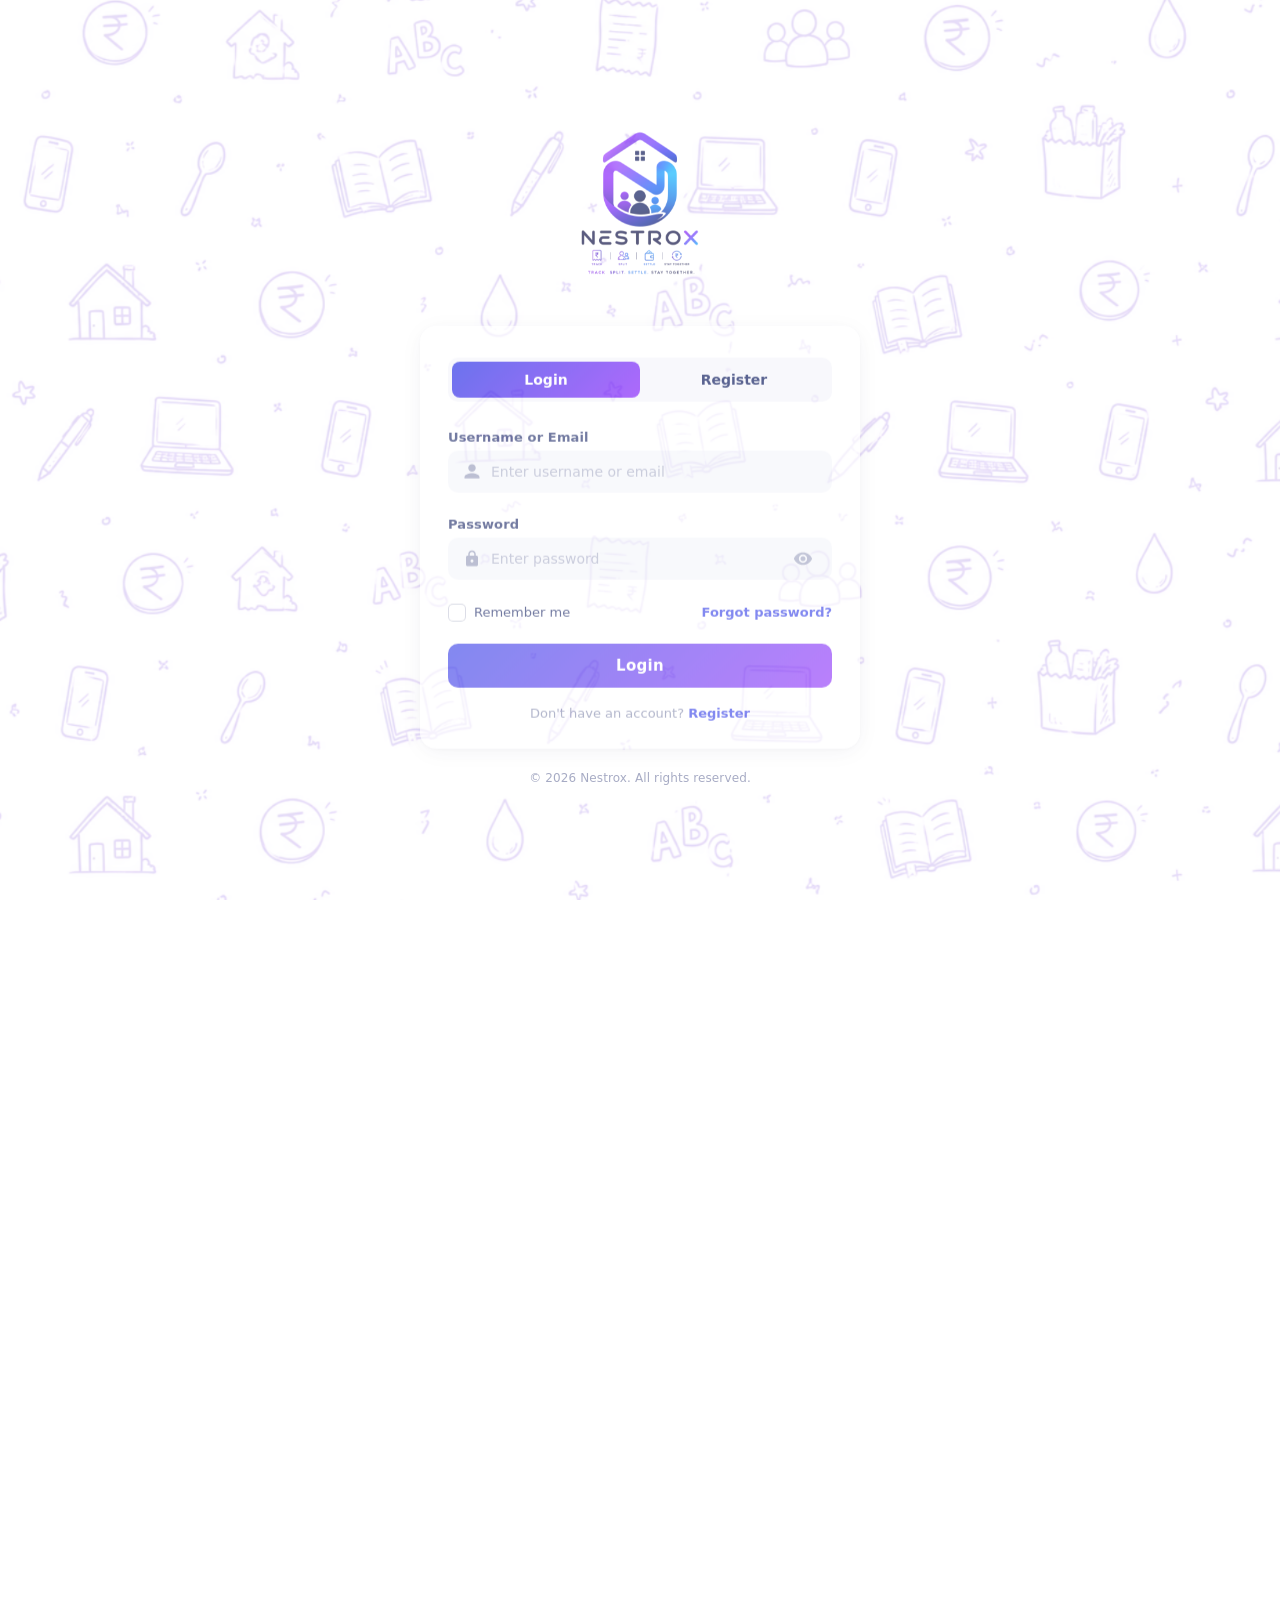
==== commit b7fcf3c4: "Added DB to Rooms" ====
--- a/Nestrox Frontend/dashboard.html
+++ b/Nestrox Frontend/dashboard.html
@@ -153,7 +153,7 @@
           <svg viewBox="0 0 24 24"><path d="M16 11c1.66 0 2.99-1.34 2.99-3S17.66 5 16 5c-1.66 0-3 1.34-3 3s1.34 3 3 3zm-8 0c1.66 0 2.99-1.34 2.99-3S9.66 5 8 5C6.34 5 5 6.34 5 8s1.34 3 3 3zm0 2c-2.33 0-7 1.17-7 3.5V19h14v-2.5c0-2.33-4.67-3.5-7-3.5zm8 0c-.29 0-.62.02-.97.05 1.16.84 1.97 1.97 1.97 3.45V19h6v-2.5c0-2.33-4.67-3.5-7-3.5z"/></svg>
         </div>
         <h2 class="room-modal__title" id="join-view-title">Join a Room</h2>
-        <p class="room-modal__subtitle">Enter the 6-digit room code below</p>
+        <p class="room-modal__subtitle">Enter the 6-character room code below</p>
         <div class="join-room-input-wrap">
           <input
             type="text"
@@ -173,8 +173,143 @@
           <span>Join Room</span>
         </button>
       </div>
+
+      <!-- View 3: Create Room form -->
+      <div class="room-modal__view room-modal__view--hidden" id="room-view-create" aria-labelledby="create-view-title">
+
+        <!-- Header row: back button + room code badge -->
+        <div class="create-room-header">
+          <button class="room-modal__back" id="btn-back-from-create" aria-label="Back to options">
+            <svg viewBox="0 0 24 24"><path d="M20 11H7.83l5.59-5.59L12 4l-8 8 8 8 1.41-1.41L7.83 13H20v-2z"/></svg>
+            <span>Back</span>
+          </button>
+          <div class="create-room-code-badge" aria-label="Generated room code">
+            <span class="create-room-code-label">Room Code:</span>
+            <span class="create-room-code-value" id="generated-room-code">——————</span>
+          </div>
+        </div>
+
+        <h2 class="room-modal__title" id="create-view-title">Create a Room</h2>
+        <p class="room-modal__subtitle">Fill in the details for your new room</p>
+
+        <form class="create-room-form" id="create-room-form" novalidate>
+
+          <!-- Room Name -->
+          <div class="cr-field">
+            <div class="cr-field-header">
+              <label class="cr-label" for="cr-room-name">Room Name <span class="cr-required">*</span></label>
+              <span class="cr-char-hint" id="cr-name-hint" aria-live="polite">0 / 12</span>
+            </div>
+            <input
+              type="text"
+              id="cr-room-name"
+              class="cr-input"
+              placeholder="e.g. Flat 4B"
+              maxlength="12"
+              autocomplete="off"
+              required
+              aria-describedby="cr-name-error"
+            />
+            <p class="cr-error" id="cr-name-error" aria-live="polite"></p>
+          </div>
+
+          <!-- Room Description -->
+          <div class="cr-field">
+            <div class="cr-field-header">
+              <label class="cr-label" for="cr-room-desc">Room Description <span class="cr-optional">(Optional)</span></label>
+              <span class="cr-char-hint" id="cr-desc-hint" aria-live="polite">0 / 30</span>
+            </div>
+            <input
+              type="text"
+              id="cr-room-desc"
+              class="cr-input"
+              placeholder="e.g. Shared house expenses"
+              maxlength="30"
+              autocomplete="off"
+            />
+          </div>
+
+          <!-- Max Roommates -->
+          <div class="cr-field">
+            <div class="cr-field-header">
+              <label class="cr-label" id="cr-roommates-label">Maximum Roommates</label>
+            </div>
+            <!-- Custom modern dropdown select container -->
+            <div class="cr-custom-select" id="cr-max-roommates-dropdown">
+              <button type="button" class="cr-select-trigger" id="cr-select-trigger" aria-haspopup="listbox" aria-expanded="false" aria-labelledby="cr-roommates-label cr-select-trigger-value">
+                <span id="cr-select-trigger-value">4</span>
+                <svg class="cr-select-arrow" viewBox="0 0 24 24" aria-hidden="true"><path d="M7 10l5 5 5-5z"/></svg>
+              </button>
+              <div class="cr-select-options" role="listbox" id="cr-select-listbox" aria-labelledby="cr-roommates-label">
+                <div class="cr-select-option" role="option" data-value="1">1</div>
+                <div class="cr-select-option" role="option" data-value="2">2</div>
+                <div class="cr-select-option" role="option" data-value="3">3</div>
+                <div class="cr-select-option cr-select-option--selected" role="option" data-value="4" aria-selected="true">4</div>
+                <div class="cr-select-option" role="option" data-value="5">5</div>
+                <div class="cr-select-option" role="option" data-value="6">6</div>
+                <div class="cr-select-option" role="option" data-value="7">7</div>
+                <div class="cr-select-option" role="option" data-value="8">8</div>
+                <div class="cr-select-option" role="option" data-value="9">9</div>
+                <div class="cr-select-option" role="option" data-value="10">10</div>
+              </div>
+            </div>
+            <!-- Hidden native select for standard JS form collection -->
+            <select id="cr-max-roommates" class="cr-select-hidden" aria-hidden="true" tabindex="-1" style="display: none;">
+              <option value="1">1</option>
+              <option value="2">2</option>
+              <option value="3">3</option>
+              <option value="4" selected>4</option>
+              <option value="5">5</option>
+              <option value="6">6</option>
+              <option value="7">7</option>
+              <option value="8">8</option>
+              <option value="9">9</option>
+              <option value="10">10</option>
+            </select>
+          </div>
+
+          <!-- Submit -->
+          <button type="submit" class="room-action-btn room-action-btn--create" id="btn-confirm-create">
+            <svg viewBox="0 0 24 24"><path d="M19 13h-6v6h-2v-6H5v-2h6V5h2v6h6v2z"/></svg>
+            <span>Create Room</span>
+          </button>
+
+        </form>
+      </div>
+
+      <!-- View 4: Room Details (for joined/created room) -->
+      <div class="room-modal__view room-modal__view--hidden" id="room-view-details" aria-labelledby="details-view-title">
+        <h2 class="room-modal__title" id="details-view-title">Room Details</h2>
+        <p class="room-modal__subtitle" id="details-view-subtitle">Manage your current room</p>
+        
+        <div class="room-details-card" style="width: 100%; display: flex; flex-direction: column; gap: 14px; margin-top: 10px; margin-bottom: 24px; text-align: left; background: rgba(1, 15, 85, 0.04); padding: 18px; border-radius: 12px; border: 1px solid rgba(1, 15, 85, 0.08);">
+          <div style="display: flex; justify-content: space-between; align-items: center;">
+            <span style="font-size: 0.8rem; text-transform: uppercase; letter-spacing: 0.5px; color: rgba(1, 15, 85, 0.5);">Room Name</span>
+            <span id="details-room-name" style="font-weight: 600; color: #010f55;"></span>
+          </div>
+          <div style="display: flex; justify-content: space-between; align-items: center; border-top: 1px solid rgba(1, 15, 85, 0.08); padding-top: 10px;">
+            <span style="font-size: 0.8rem; text-transform: uppercase; letter-spacing: 0.5px; color: rgba(1, 15, 85, 0.5);">Room Code</span>
+            <span id="details-room-code" style="font-weight: 700; color: #7c3aed; font-family: monospace; font-size: 1.1rem; background: rgba(124, 58, 237, 0.08); padding: 2px 8px; border-radius: 4px; letter-spacing: 0.5px;"></span>
+          </div>
+          <div style="display: flex; justify-content: space-between; align-items: center; border-top: 1px solid rgba(1, 15, 85, 0.08); padding-top: 10px;">
+            <span style="font-size: 0.8rem; text-transform: uppercase; letter-spacing: 0.5px; color: rgba(1, 15, 85, 0.5);">Members Limit</span>
+            <span id="details-room-max" style="font-weight: 600; color: #010f55;"></span>
+          </div>
+          <div style="display: flex; flex-direction: column; gap: 6px; border-top: 1px solid rgba(1, 15, 85, 0.08); padding-top: 10px;">
+            <span style="font-size: 0.8rem; text-transform: uppercase; letter-spacing: 0.5px; color: rgba(1, 15, 85, 0.5);">Description</span>
+            <span id="details-room-desc" style="font-size: 0.875rem; color: rgba(1, 15, 85, 0.7); max-height: 80px; overflow-y: auto;"></span>
+          </div>
+        </div>
+
+        <button class="room-action-btn" id="btn-leave-room" style="background: #ef4444; box-shadow: 0 4px 16px rgba(239, 68, 68, 0.28);">
+          <svg viewBox="0 0 24 24" style="fill: #ffffff; width: 22px; height: 22px;"><path d="M16 17v-3H9v-4h7V7l5 5-5 5M14 2a2 2 0 0 1 2 2v2h-2V4H5v16h9v-2h2v2a2 2 0 0 1-2 2H5a2 2 0 0 1-2-2V4a2 2 0 0 1 2-2h9z"/></svg>
+          <span>Leave Room</span>
+        </button>
+      </div>
+
     </div>
   </div>
+
 
   <script src="dashboard.js"></script>
 </body>
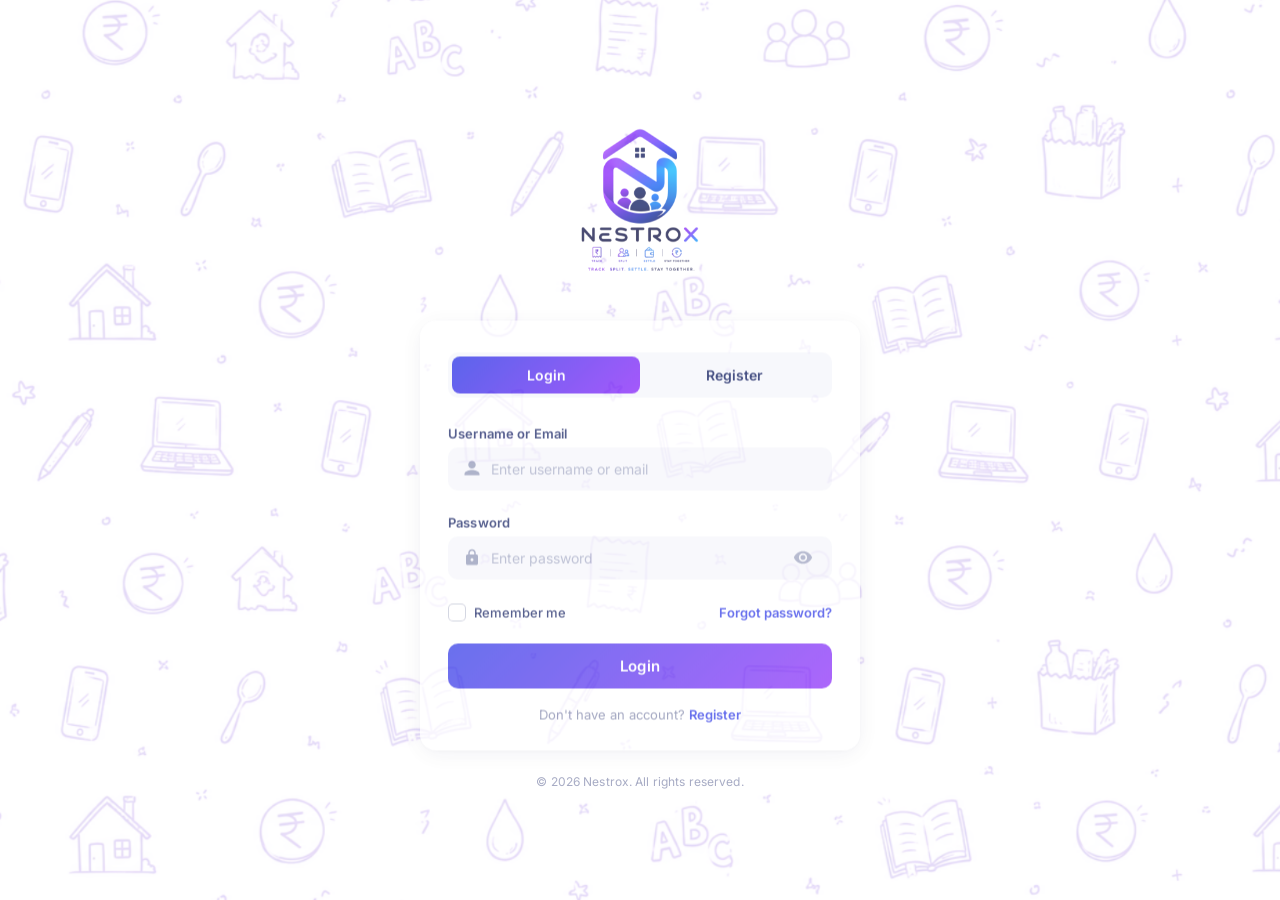
==== commit 0590421a: "Added DB to Rooms" ====
--- a/Nestrox Frontend/dashboard.html
+++ b/Nestrox Frontend/dashboard.html
@@ -83,32 +83,50 @@
   <!-- ===== Main Content ===== -->
   <main class="dashboard" id="dashboard">
     <section class="cards">
+      <!-- Card 1: Create / Join Room -->
       <button class="card" id="card-room">
-        <div class="card__icon">
+        <div class="card__icon-bubble">
           <svg viewBox="0 0 24 24"><path d="M10 20v-6h4v6h5v-8h3L12 3 2 12h3v8z"/></svg>
         </div>
-        <h2 class="card__title">Create / Join Room</h2>
-        <span class="card__plus">+</span>
-      </button>
-
+        <div class="card__body">
+          <h2 class="card__title">Create / Join Room</h2>
+          <p class="card__desc">Set up a shared space or enter a room code to join your flatmates.</p>
+        </div>
+        <div class="card__arrow" aria-hidden="true">
+          <svg viewBox="0 0 24 24"><path d="M12 4l-1.41 1.41L16.17 11H4v2h12.17l-5.58 5.59L12 20l8-8z"/></svg>
+        </div>
+      </button>
+
+      <!-- Card 2: Add Members -->
       <div class="card-wrap">
         <button class="card" id="card-members">
-          <div class="card__icon">
+          <div class="card__icon-bubble">
             <svg viewBox="0 0 24 24"><path d="M16 11c1.66 0 2.99-1.34 2.99-3S17.66 5 16 5c-1.66 0-3 1.34-3 3s1.34 3 3 3zm-8 0c1.66 0 2.99-1.34 2.99-3S9.66 5 8 5C6.34 5 5 6.34 5 8s1.34 3 3 3zm0 2c-2.33 0-7 1.17-7 3.5V19h14v-2.5c0-2.33-4.67-3.5-7-3.5zm8 0c-.29 0-.62.02-.97.05 1.16.84 1.97 1.97 1.97 3.45V19h6v-2.5c0-2.33-4.67-3.5-7-3.5z"/></svg>
           </div>
-          <h2 class="card__title">Add Members</h2>
-          <span class="card__plus">+</span>
+          <div class="card__body">
+            <h2 class="card__title">Add Members</h2>
+            <p class="card__desc">Invite roommates to your space and split expenses fairly.</p>
+          </div>
+          <div class="card__arrow" aria-hidden="true">
+            <svg viewBox="0 0 24 24"><path d="M12 4l-1.41 1.41L16.17 11H4v2h12.17l-5.58 5.59L12 20l8-8z"/></svg>
+          </div>
         </button>
         <p class="card-hint" id="hint-members" aria-live="polite">Create or join a room first</p>
       </div>
 
+      <!-- Card 3: Add Expenses -->
       <div class="card-wrap">
         <button class="card" id="card-expenses">
-          <div class="card__icon">
+          <div class="card__icon-bubble">
             <svg viewBox="0 0 24 24"><path d="M11.8 10.9c-2.27-.59-3-1.2-3-2.15 0-1.09 1.01-1.85 2.7-1.85 1.78 0 2.44.85 2.5 2.1h2.21c-.07-1.72-1.12-3.3-3.21-3.81V3h-3v2.16c-1.94.42-3.5 1.68-3.5 3.61 0 2.31 1.91 3.46 4.7 4.13 2.5.6 3 1.48 3 2.41 0 .69-.49 1.79-2.7 1.79-2.06 0-2.87-.92-2.98-2.1H6.5c.12 2.19 1.76 3.42 3.68 3.83V21h3v-2.15c1.95-.37 3.5-1.5 3.5-3.55 0-2.84-2.43-3.81-4.88-4.4z"/></svg>
           </div>
-          <h2 class="card__title">Add Expenses</h2>
-          <span class="card__plus">+</span>
+          <div class="card__body">
+            <h2 class="card__title">Add Expenses</h2>
+            <p class="card__desc">Log bills, track who paid, and let Nestrox calculate the split.</p>
+          </div>
+          <div class="card__arrow" aria-hidden="true">
+            <svg viewBox="0 0 24 24"><path d="M12 4l-1.41 1.41L16.17 11H4v2h12.17l-5.58 5.59L12 20l8-8z"/></svg>
+          </div>
         </button>
         <p class="card-hint" id="hint-expenses" aria-live="polite">Create or join a room first</p>
       </div>
--- a/Nestrox Frontend/dashboard.css
+++ b/Nestrox Frontend/dashboard.css
@@ -405,82 +405,180 @@
   pointer-events: auto;
 }
 
+/* ============================================================
+   Premium Glassmorphism Action Cards
+   ============================================================ */
+
 .card {
+  /* Layout */
   display: flex;
   flex-direction: column;
-  align-items: center;
-  justify-content: center;
-  gap: 14px;
-  padding: 36px 20px;
-  background: var(--blue);
-  border: none;
-  border-radius: 18px;
-  cursor: pointer;
-  box-shadow: 0 4px 20px rgba(28, 40, 228, 0.18), 0 1px 6px rgba(28, 40, 228, 0.08);
-  transition: transform 0.25s ease, box-shadow 0.25s ease;
+  align-items: flex-start;
+  justify-content: flex-start;
+  gap: 0;
+  padding: 28px 28px 24px;
   position: relative;
   overflow: hidden;
+  cursor: pointer;
   font-family: var(--font);
-}
-
+  text-align: left;
+  width: 100%;
+
+  /* Glassmorphism surface */
+  background: rgba(255, 255, 255, 0.72);
+  backdrop-filter: blur(20px) saturate(180%);
+  -webkit-backdrop-filter: blur(20px) saturate(180%);
+
+  /* Border */
+  border: 1.5px solid rgba(255, 255, 255, 0.85);
+  border-radius: 26px;
+
+  /* Layered premium shadow */
+  box-shadow:
+    0 2px 4px rgba(1, 15, 85, 0.04),
+    0 6px 16px rgba(28, 40, 228, 0.07),
+    0 16px 40px rgba(28, 40, 228, 0.08),
+    inset 0 1px 0 rgba(255, 255, 255, 0.9);
+
+  /* Smooth transitions */
+  transition:
+    transform 0.28s cubic-bezier(0.34, 1.56, 0.64, 1),
+    box-shadow 0.28s ease,
+    border-color 0.28s ease;
+}
+
+/* Subtle inner highlight shimmer */
 .card::before {
   content: '';
   position: absolute;
   inset: 0;
-  background: linear-gradient(135deg, rgba(129, 24, 250, 0.25), transparent 60%);
-  opacity: 0;
-  transition: opacity 0.35s ease;
-}
-
+  border-radius: inherit;
+  background: linear-gradient(
+    135deg,
+    rgba(255, 255, 255, 0.55) 0%,
+    rgba(255, 255, 255, 0.0) 60%
+  );
+  pointer-events: none;
+  z-index: 0;
+  transition: opacity 0.28s ease;
+}
+
+/* Hover: lift + deeper glow + subtle border brightening */
 .card:hover {
-  transform: translateY(-4px);
-  box-shadow: 0 8px 32px rgba(28, 40, 228, 0.28), 0 2px 10px rgba(28, 40, 228, 0.12);
-}
-
-.card:hover::before {
-  opacity: 1;
+  transform: translateY(-5px) scale(1.02);
+  border-color: rgba(129, 24, 250, 0.22);
+  box-shadow:
+    0 4px 8px rgba(1, 15, 85, 0.05),
+    0 12px 28px rgba(28, 40, 228, 0.12),
+    0 28px 56px rgba(129, 24, 250, 0.12),
+    inset 0 1px 0 rgba(255, 255, 255, 0.95);
 }
 
 .card:active {
-  transform: translateY(-1px);
-  box-shadow: 0 4px 16px rgba(28, 40, 228, 0.2);
-}
-
-.card__icon {
+  transform: translateY(-2px) scale(1.005);
+  transition-duration: 0.12s;
+}
+
+/* ---- Icon Bubble ---- */
+.card__icon-bubble {
   position: relative;
   z-index: 1;
-}
-
-.card__icon svg {
-  width: 36px;
-  height: 36px;
-  fill: var(--white);
-}
-
-.card__title {
+  width: 54px;
+  height: 54px;
+  border-radius: 16px;
+  background: linear-gradient(135deg, #1c28e4 0%, #8118fa 100%);
+  display: flex;
+  align-items: center;
+  justify-content: center;
+  margin-bottom: 20px;
+  box-shadow:
+    0 4px 14px rgba(28, 40, 228, 0.30),
+    0 1px 4px rgba(129, 24, 250, 0.20);
+  transition:
+    transform 0.28s cubic-bezier(0.34, 1.56, 0.64, 1),
+    box-shadow 0.28s ease;
+  flex-shrink: 0;
+}
+
+.card__icon-bubble svg {
+  width: 26px;
+  height: 26px;
+  fill: #ffffff;
+  transition: transform 0.28s cubic-bezier(0.34, 1.56, 0.64, 1);
+}
+
+.card:hover .card__icon-bubble {
+  transform: scale(1.1);
+  box-shadow:
+    0 8px 24px rgba(28, 40, 228, 0.40),
+    0 2px 8px rgba(129, 24, 250, 0.28);
+}
+
+.card:hover .card__icon-bubble svg {
+  transform: scale(1.08);
+}
+
+/* ---- Card Body (title + description) ---- */
+.card__body {
   position: relative;
   z-index: 1;
-  font-size: 0.9375rem;
-  font-weight: 600;
-  color: var(--white);
-  text-align: center;
-  letter-spacing: 0.01em;
-}
-
-.card__plus {
-  position: relative;
-  z-index: 1;
-  font-size: 2.25rem;
-  font-weight: 300;
-  color: var(--white);
-  line-height: 1;
-  opacity: 0.7;
-  transition: opacity 0.25s ease, transform 0.25s ease;
-}
-
-.card:hover .card__plus {
-  opacity: 1;
+  flex: 1;
+  width: 100%;
+  padding-right: 40px; /* leave room for arrow */
+}
+
+.card__title {
+  font-size: 1.1rem;
+  font-weight: 700;
+  color: #010f55;
+  letter-spacing: -0.25px;
+  margin: 0 0 7px;
+  line-height: 1.25;
+}
+
+.card__desc {
+  font-size: 0.8125rem;
+  font-weight: 400;
+  color: rgba(1, 15, 85, 0.52);
+  line-height: 1.55;
+  margin: 0;
+}
+
+/* ---- Arrow CTA ---- */
+.card__arrow {
+  position: absolute;
+  bottom: 22px;
+  right: 22px;
+  z-index: 2;
+  width: 34px;
+  height: 34px;
+  border-radius: 50%;
+  background: linear-gradient(135deg, #1c28e4 0%, #8118fa 100%);
+  display: flex;
+  align-items: center;
+  justify-content: center;
+  box-shadow: 0 3px 10px rgba(28, 40, 228, 0.28);
+  transition:
+    transform 0.26s cubic-bezier(0.34, 1.56, 0.64, 1),
+    box-shadow 0.26s ease;
+}
+
+.card__arrow svg {
+  width: 16px;
+  height: 16px;
+  fill: #ffffff;
+  transition: transform 0.26s cubic-bezier(0.34, 1.56, 0.64, 1);
+}
+
+.card:hover .card__arrow {
   transform: scale(1.15);
+  box-shadow:
+    0 0 0 4px rgba(129, 24, 250, 0.15),
+    0 6px 18px rgba(28, 40, 228, 0.38);
+}
+
+.card:hover .card__arrow svg {
+  transform: translateX(2px);
 }
 
 /* ---------- Footer ---------- */
@@ -539,21 +637,40 @@
   }
 
   .card {
-    padding: 28px 16px;
-    border-radius: 16px;
-  }
-
-  .card__icon svg {
+    padding: 22px 22px 20px;
+    border-radius: 22px;
+  }
+
+  .card__icon-bubble {
+    width: 46px;
+    height: 46px;
+    border-radius: 13px;
+    margin-bottom: 16px;
+  }
+
+  .card__icon-bubble svg {
+    width: 22px;
+    height: 22px;
+  }
+
+  .card__title {
+    font-size: 0.9375rem;
+  }
+
+  .card__desc {
+    font-size: 0.75rem;
+  }
+
+  .card__arrow {
     width: 30px;
     height: 30px;
-  }
-
-  .card__title {
-    font-size: 0.8125rem;
-  }
-
-  .card__plus {
-    font-size: 1.75rem;
+    bottom: 18px;
+    right: 18px;
+  }
+
+  .card__arrow svg {
+    width: 14px;
+    height: 14px;
   }
 }
 
@@ -575,31 +692,40 @@
     grid-template-columns: 1fr;
     gap: 14px;
     padding: 0 16px;
-    max-width: 400px;
+    max-width: 420px;
   }
 
   .card {
     flex-direction: row;
-    justify-content: flex-start;
+    align-items: center;
+    padding: 18px 20px;
+    border-radius: 18px;
     gap: 16px;
-    padding: 22px 20px;
-    border-radius: 14px;
-  }
-
-  .card__icon svg {
-    width: 28px;
-    height: 28px;
+  }
+
+  .card__icon-bubble {
+    width: 46px;
+    height: 46px;
+    border-radius: 13px;
+    margin-bottom: 0;
+    flex-shrink: 0;
+  }
+
+  .card__icon-bubble svg {
+    width: 22px;
+    height: 22px;
+  }
+
+  .card__body {
+    padding-right: 44px;
   }
 
   .card__title {
-    flex: 1;
-    text-align: left;
     font-size: 0.9375rem;
   }
 
-  .card__plus {
-    font-size: 1.75rem;
-    opacity: 0.5;
+  .card__desc {
+    font-size: 0.75rem;
   }
 
   .sidebar__header {
@@ -641,7 +767,7 @@
   }
 
   .card {
-    padding: 18px 16px;
+    padding: 16px 16px;
   }
 }
 
@@ -954,3 +1080,301 @@
   }
 }
 
+/* ============================================================
+   Create Room — View 3
+   ============================================================ */
+
+/* ---- Header row (Back ← | Room Code badge) ---- */
+.create-room-header {
+  display: flex;
+  align-items: center;
+  justify-content: space-between;
+  width: 100%;
+  gap: 8px;
+  margin-bottom: 2px;
+}
+
+/* Room code badge (top-right) */
+.create-room-code-badge {
+  display: flex;
+  align-items: center;
+  gap: 6px;
+  background: rgba(28, 40, 228, 0.06);
+  border: 1.5px solid rgba(28, 40, 228, 0.15);
+  border-radius: 10px;
+  padding: 5px 12px 5px 10px;
+  white-space: nowrap;
+  flex-shrink: 0;
+}
+
+.create-room-code-label {
+  font-family: var(--font);
+  font-size: 0.75rem;
+  font-weight: 600;
+  color: #010f55;
+  letter-spacing: 0.02em;
+}
+
+.create-room-code-value {
+  font-family: 'Courier New', Courier, monospace;
+  font-size: 0.9rem;
+  font-weight: 700;
+  color: #1c28e4;
+  letter-spacing: 0.18em;
+}
+
+/* ---- Form layout ---- */
+.create-room-form {
+  display: flex;
+  flex-direction: column;
+  gap: 16px;
+  width: 100%;
+  margin-top: 14px;
+}
+
+/* Each label + input group */
+.cr-field {
+  display: flex;
+  flex-direction: column;
+  gap: 6px;
+  width: 100%;
+}
+
+/* Header row inside a field (label + char count) */
+.cr-field-header {
+  display: flex;
+  justify-content: space-between;
+  align-items: center;
+  width: 100%;
+}
+
+/* Labels */
+.cr-label {
+  font-family: var(--font);
+  font-size: 0.8125rem;
+  font-weight: 600;
+  color: #010f55;
+  letter-spacing: 0.015em;
+  margin: 0;
+}
+
+.cr-required {
+  color: #8118fa;
+  margin-left: 2px;
+}
+
+.cr-optional {
+  font-weight: 400;
+  color: rgba(1, 15, 85, 0.45);
+  font-size: 0.75rem;
+}
+
+/* Text inputs */
+.cr-input {
+  width: 100%;
+  height: 44px;
+  padding: 0 14px;
+  background: #ffffff;
+  border: 2px solid #8118fa;
+  border-radius: 10px;
+  font-family: var(--font);
+  font-size: 0.9375rem;
+  font-weight: 500;
+  color: #010f55;
+  outline: none;
+  transition: border-color 0.2s ease, box-shadow 0.2s ease;
+  box-shadow: 0 1px 6px rgba(129, 24, 250, 0.08);
+  caret-color: #8118fa;
+}
+
+.cr-input::placeholder {
+  color: #b8b8c4;
+  font-weight: 400;
+}
+
+.cr-input:focus {
+  border-color: #8118fa;
+  box-shadow: 0 0 0 3px rgba(129, 24, 250, 0.13), 0 1px 6px rgba(129, 24, 250, 0.1);
+}
+
+.cr-input.input--invalid {
+  border-color: #e0262a;
+  box-shadow: 0 0 0 3px rgba(224, 38, 42, 0.12);
+  animation: shake 0.32s ease;
+}
+
+/* Character counter hint */
+.cr-char-hint {
+  font-size: 0.72rem;
+  font-weight: 600;
+  color: rgba(1, 15, 85, 0.38);
+  text-align: right;
+  letter-spacing: 0.01em;
+  transition: color 0.2s ease;
+}
+
+.cr-char-hint.cr-char-hint--near {
+  color: #e07818;
+}
+
+.cr-char-hint.cr-char-hint--full {
+  color: #e0262a;
+}
+
+/* Inline error */
+.cr-error {
+  font-size: 0.78rem;
+  font-weight: 600;
+  color: #e0262a;
+  display: none;
+  margin: 2px 0 0 0;
+}
+
+.cr-error.visible {
+  display: block;
+}
+
+/* ---- Custom Select Dropdown Widget ---- */
+.cr-custom-select {
+  position: relative;
+  width: 100%;
+}
+
+.cr-select-trigger {
+  display: flex;
+  align-items: center;
+  justify-content: space-between;
+  width: 100%;
+  height: 44px;
+  padding: 0 14px;
+  background: #ffffff;
+  border: 2px solid #8118fa;
+  border-radius: 10px;
+  font-family: var(--font);
+  font-size: 0.9375rem;
+  font-weight: 500;
+  color: #010f55;
+  outline: none;
+  cursor: pointer;
+  transition: border-color 0.2s ease, box-shadow 0.2s ease;
+  box-shadow: 0 1px 6px rgba(129, 24, 250, 0.08);
+  text-align: left;
+}
+
+.cr-select-trigger:focus {
+  border-color: #8118fa;
+  box-shadow: 0 0 0 3px rgba(129, 24, 250, 0.13), 0 1px 6px rgba(129, 24, 250, 0.1);
+}
+
+.cr-select-arrow {
+  width: 20px;
+  height: 20px;
+  fill: #8118fa;
+  transition: transform 0.2s ease;
+  flex-shrink: 0;
+}
+
+.cr-custom-select.open .cr-select-arrow {
+  transform: rotate(180deg);
+}
+
+/* Custom Options Dropdown Box */
+.cr-select-options {
+  position: absolute;
+  top: calc(100% + 4px);
+  left: 0;
+  width: 100%;
+  max-height: 180px;
+  overflow-y: auto;
+  background: #ffffff;
+  border: 2px solid #8118fa;
+  border-radius: 10px;
+  z-index: 1000;
+  opacity: 0;
+  visibility: hidden;
+  transform: translateY(-8px);
+  transition: opacity 0.2s ease, transform 0.2s ease, visibility 0.2s ease;
+  box-shadow: 0 8px 24px rgba(1, 15, 85, 0.15);
+  scrollbar-width: thin;
+}
+
+.cr-custom-select.open .cr-select-options {
+  opacity: 1;
+  visibility: visible;
+  transform: translateY(0);
+}
+
+.cr-select-option {
+  padding: 10px 14px;
+  font-family: var(--font);
+  font-size: 0.9375rem;
+  font-weight: 500;
+  color: #010f55;
+  cursor: pointer;
+  transition: background 0.15s ease, color 0.15s ease;
+}
+
+.cr-select-option:hover {
+  background: rgba(129, 24, 250, 0.08);
+  color: #8118fa;
+}
+
+.cr-select-option.cr-select-option--selected {
+  background: #8118fa;
+  color: #ffffff;
+}
+
+.cr-select-option.cr-select-option--selected:hover {
+  background: #6e0fe0;
+  color: #ffffff;
+}
+
+/* ---- Create Room submit button ---- */
+.room-action-btn--create {
+  background: linear-gradient(135deg, #1c28e4 0%, #8118fa 100%);
+  box-shadow: 0 4px 18px rgba(28, 40, 228, 0.32);
+  margin-top: 6px;
+}
+
+.room-action-btn--create:hover {
+  background: linear-gradient(135deg, #2a38f5 0%, #9130ff 100%);
+  box-shadow: 0 8px 28px rgba(28, 40, 228, 0.42);
+  transform: translateY(-2px);
+}
+
+.room-action-btn--create:active {
+  transform: translateY(0);
+  box-shadow: 0 2px 10px rgba(28, 40, 228, 0.22);
+}
+
+/* ---- Wider modal for the create form ---- */
+.room-modal.room-modal--wide {
+  max-width: 440px;
+}
+
+/* Responsive */
+@media (max-width: 480px) {
+  .create-room-code-badge {
+    padding: 4px 9px 4px 8px;
+  }
+
+  .create-room-code-value {
+    font-size: 0.82rem;
+    letter-spacing: 0.12em;
+  }
+
+  .cr-input,
+  .cr-select-trigger,
+  .cr-select-option {
+    font-size: 0.875rem;
+  }
+
+  .cr-input,
+  .cr-select-trigger {
+    height: 40px;
+  }
+
+  .cr-select-option {
+    padding: 8px 12px;
+  }
+}
